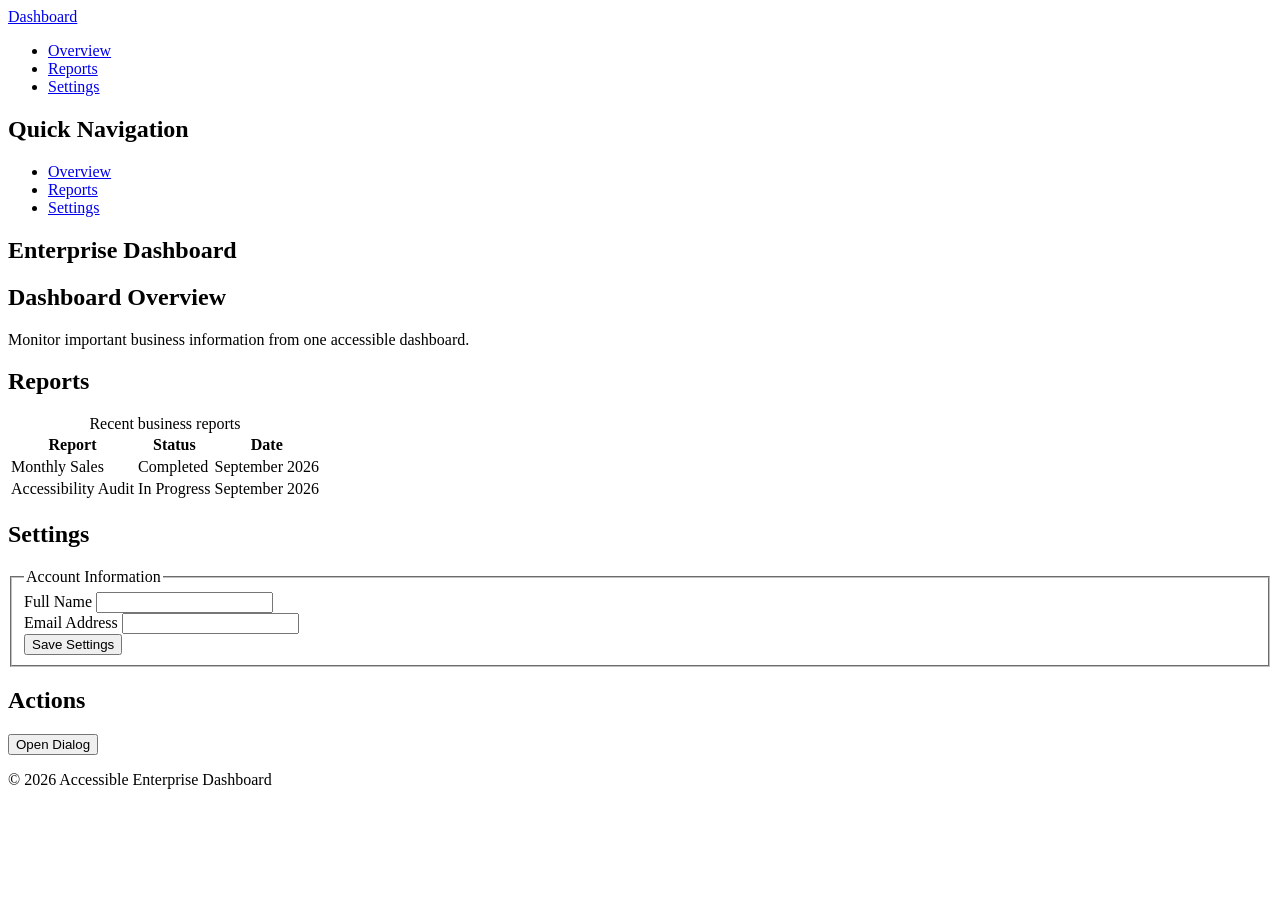
==== index.html @ b303a074 "Create index.html" ====
<!DOCTYPE html>
<html lang="en">
<head>
  <meta charset="UTF-8">
  <meta name="viewport" content="width=device-width, initial-scale=1.0">
  <meta
    name="description"
    content="Accessible enterprise dashboard built with semantic HTML5."
  >
  <title>Accessible Enterprise Dashboard</title>
</head>

<body>

  <header>
    <nav aria-label="Main navigation">
      <a href="index.html" aria-label="Dashboard home">
        Dashboard
      </a>

      <ul>
        <li><a href="#overview">Overview</a></li>
        <li><a href="#reports">Reports</a></li>
        <li><a href="#settings">Settings</a></li>
      </ul>
    </nav>
  </header>

  <aside aria-label="Sidebar navigation">
    <h2>Quick Navigation</h2>

    <nav aria-label="Sidebar">
      <ul>
        <li><a href="#overview">Overview</a></li>
        <li><a href="#reports">Reports</a></li>
        <li><a href="#settings">Settings</a></li>
      </ul>
    </nav>
  </aside>

  <main>
    <section id="overview" aria-labelledby="overview-heading">
      <h1 id="overview-heading">Enterprise Dashboard</h1>

      <article>
        <h2>Dashboard Overview</h2>
        <p>
          Monitor important business information from one accessible
          dashboard.
        </p>
      </article>
    </section>

    <section id="reports" aria-labelledby="reports-heading">
      <h2 id="reports-heading">Reports</h2>

      <table>
        <caption>Recent business reports</caption>

        <thead>
          <tr>
            <th scope="col">Report</th>
            <th scope="col">Status</th>
            <th scope="col">Date</th>
          </tr>
        </thead>

        <tbody>
          <tr>
            <td>Monthly Sales</td>
            <td>Completed</td>
            <td>September 2026</td>
          </tr>

          <tr>
            <td>Accessibility Audit</td>
            <td>In Progress</td>
            <td>September 2026</td>
          </tr>
        </tbody>
      </table>
    </section>

    <section id="settings" aria-labelledby="settings-heading">
      <h2 id="settings-heading">Settings</h2>

      <form>
        <fieldset>
          <legend>Account Information</legend>

          <div>
            <label for="name">Full Name</label>
            <input
              type="text"
              id="name"
              name="name"
              autocomplete="name"
              required
            >
          </div>

          <div>
            <label for="email">Email Address</label>
            <input
              type="email"
              id="email"
              name="email"
              autocomplete="email"
              required
            >
          </div>

          <button type="submit">Save Settings</button>
        </fieldset>
      </form>
    </section>

    <section aria-labelledby="dialog-section-heading">
      <h2 id="dialog-section-heading">Actions</h2>

      <button
        type="button"
        aria-label="Open confirmation dialog"
        onclick="document.getElementById('confirmation-dialog').showModal()"
      >
        Open Dialog
      </button>

      <dialog
        id="confirmation-dialog"
        aria-labelledby="dialog-title"
      >
        <h2 id="dialog-title">Confirm Action</h2>

        <p>Are you sure you want to continue?</p>

        <form method="dialog">
          <button type="submit">Cancel</button>
          <button type="submit">Confirm</button>
        </form>
      </dialog>
    </section>
  </main>

  <footer>
    <p>&copy; 2026 Accessible Enterprise Dashboard</p>
  </footer>

</body>
</html>
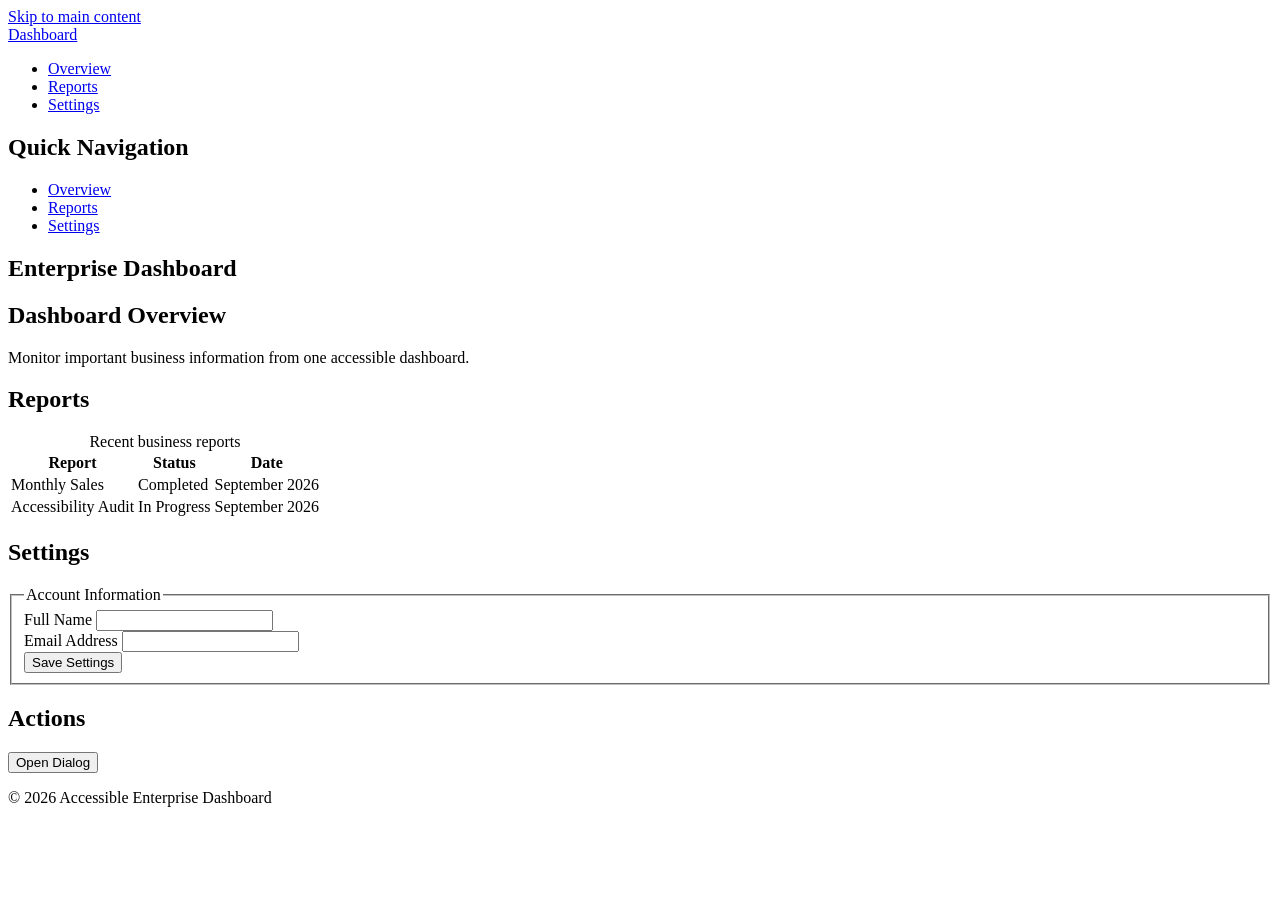
==== commit d9c782b9: "Update index.html" ====
--- a/index.html
+++ b/index.html
@@ -11,6 +11,7 @@
 </head>
 
 <body>
+  <a href="#main-content">Skip to main content</a>
 
   <header>
     <nav aria-label="Main navigation">
@@ -19,10 +20,14 @@
       </a>
 
       <ul>
-        <li><a href="#overview">Overview</a></li>
-        <li><a href="#reports">Reports</a></li>
-        <li><a href="#settings">Settings</a></li>
+  <li><a href="pages/overview.html">Overview</a></li>
+  <li><a href="pages/reports.html">Reports</a></li>
+  <li><a href="pages/settings.html">Settings</a></li>
       </ul>
+        
+        
+        
+      
     </nav>
   </header>
 
@@ -31,14 +36,18 @@
 
     <nav aria-label="Sidebar">
       <ul>
-        <li><a href="#overview">Overview</a></li>
-        <li><a href="#reports">Reports</a></li>
-        <li><a href="#settings">Settings</a></li>
+  <li><a href="pages/overview.html">Overview</a></li>
+  <li><a href="pages/reports.html">Reports</a></li>
+  <li><a href="pages/settings.html">Settings</a></li>
       </ul>
+        
+        
+        
+      
     </nav>
   </aside>
 
-  <main>
+  <main id="main-content">
     <section id="overview" aria-labelledby="overview-heading">
       <h1 id="overview-heading">Enterprise Dashboard</h1>
 
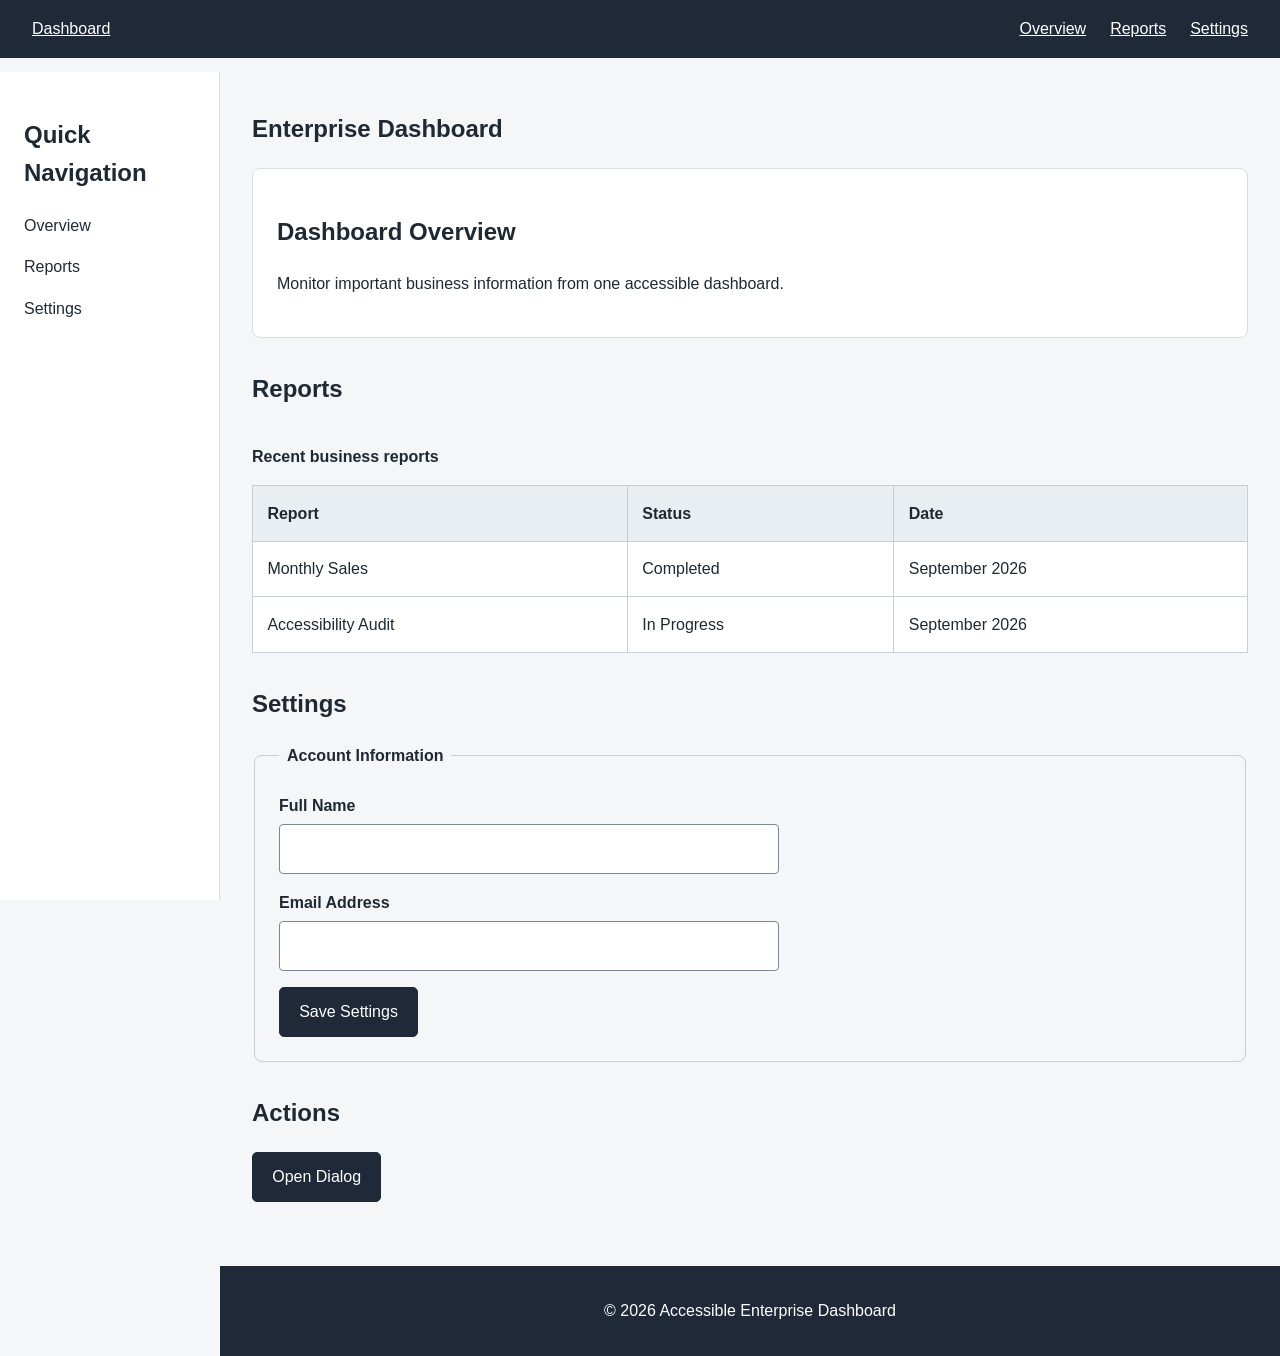
==== commit e8b523f8: "Update index.html" ====
--- a/index.html
+++ b/index.html
@@ -3,14 +3,19 @@
 <head>
   <meta charset="UTF-8">
   <meta name="viewport" content="width=device-width, initial-scale=1.0">
+
   <meta
     name="description"
     content="Accessible enterprise dashboard built with semantic HTML5."
   >
+
   <title>Accessible Enterprise Dashboard</title>
+
+  <link rel="stylesheet" href="style.css">
 </head>
 
 <body>
+
   <a href="#main-content">Skip to main content</a>
 
   <header>
@@ -20,14 +25,16 @@
       </a>
 
       <ul>
-  <li><a href="pages/overview.html">Overview</a></li>
-  <li><a href="pages/reports.html">Reports</a></li>
-  <li><a href="pages/settings.html">Settings</a></li>
+        <li>
+          <a href="pages/overview.html">Overview</a>
+        </li>
+        <li>
+          <a href="pages/reports.html">Reports</a>
+        </li>
+        <li>
+          <a href="pages/settings.html">Settings</a>
+        </li>
       </ul>
-        
-        
-        
-      
     </nav>
   </header>
 
@@ -36,23 +43,34 @@
 
     <nav aria-label="Sidebar">
       <ul>
-  <li><a href="pages/overview.html">Overview</a></li>
-  <li><a href="pages/reports.html">Reports</a></li>
-  <li><a href="pages/settings.html">Settings</a></li>
+        <li>
+          <a href="pages/overview.html">Overview</a>
+        </li>
+        <li>
+          <a href="pages/reports.html">Reports</a>
+        </li>
+        <li>
+          <a href="pages/settings.html">Settings</a>
+        </li>
       </ul>
-        
-        
-        
-      
     </nav>
   </aside>
 
   <main id="main-content">
-    <section id="overview" aria-labelledby="overview-heading">
-      <h1 id="overview-heading">Enterprise Dashboard</h1>
-
-      <article>
-        <h2>Dashboard Overview</h2>
+
+    <section
+      id="overview"
+      aria-labelledby="overview-heading"
+    >
+      <h1 id="overview-heading">
+        Enterprise Dashboard
+      </h1>
+
+      <article aria-labelledby="dashboard-overview-heading">
+        <h2 id="dashboard-overview-heading">
+          Dashboard Overview
+        </h2>
+
         <p>
           Monitor important business information from one accessible
           dashboard.
@@ -60,11 +78,18 @@
       </article>
     </section>
 
-    <section id="reports" aria-labelledby="reports-heading">
-      <h2 id="reports-heading">Reports</h2>
+    <section
+      id="reports"
+      aria-labelledby="reports-heading"
+    >
+      <h2 id="reports-heading">
+        Reports
+      </h2>
 
       <table>
-        <caption>Recent business reports</caption>
+        <caption>
+          Recent business reports
+        </caption>
 
         <thead>
           <tr>
@@ -90,8 +115,13 @@
       </table>
     </section>
 
-    <section id="settings" aria-labelledby="settings-heading">
-      <h2 id="settings-heading">Settings</h2>
+    <section
+      id="settings"
+      aria-labelledby="settings-heading"
+    >
+      <h2 id="settings-heading">
+        Settings
+      </h2>
 
       <form>
         <fieldset>
@@ -99,6 +129,7 @@
 
           <div>
             <label for="name">Full Name</label>
+
             <input
               type="text"
               id="name"
@@ -110,6 +141,7 @@
 
           <div>
             <label for="email">Email Address</label>
+
             <input
               type="email"
               id="email"
@@ -119,13 +151,19 @@
             >
           </div>
 
-          <button type="submit">Save Settings</button>
+          <button type="submit">
+            Save Settings
+          </button>
         </fieldset>
       </form>
     </section>
 
-    <section aria-labelledby="dialog-section-heading">
-      <h2 id="dialog-section-heading">Actions</h2>
+    <section
+      aria-labelledby="dialog-section-heading"
+    >
+      <h2 id="dialog-section-heading">
+        Actions
+      </h2>
 
       <button
         type="button"
@@ -139,20 +177,32 @@
         id="confirmation-dialog"
         aria-labelledby="dialog-title"
       >
-        <h2 id="dialog-title">Confirm Action</h2>
-
-        <p>Are you sure you want to continue?</p>
+        <h2 id="dialog-title">
+          Confirm Action
+        </h2>
+
+        <p>
+          Are you sure you want to continue?
+        </p>
 
         <form method="dialog">
-          <button type="submit">Cancel</button>
-          <button type="submit">Confirm</button>
+          <button type="submit">
+            Cancel
+          </button>
+
+          <button type="submit">
+            Confirm
+          </button>
         </form>
       </dialog>
     </section>
+
   </main>
 
   <footer>
-    <p>&copy; 2026 Accessible Enterprise Dashboard</p>
+    <p>
+      &copy; 2026 Accessible Enterprise Dashboard
+    </p>
   </footer>
 
 </body>
--- a/style.css
+++ b/style.css
@@ -0,0 +1,254 @@
+/* Base Styles */
+* {
+  box-sizing: border-box;
+}
+
+html {
+  scroll-behavior: smooth;
+}
+
+body {
+  margin: 0;
+  font-family: Arial, sans-serif;
+  line-height: 1.6;
+  background: #f4f6f8;
+  color: #1f2933;
+}
+
+/* Header */
+header {
+  background: #1f2937;
+  color: #ffffff;
+  padding: 1rem 2rem;
+}
+
+header nav {
+  display: flex;
+  align-items: center;
+  justify-content: space-between;
+  gap: 2rem;
+}
+
+header a {
+  color: #ffffff;
+}
+
+header ul,
+aside ul {
+  list-style: none;
+  margin: 0;
+  padding: 0;
+}
+
+header ul {
+  display: flex;
+  gap: 1.5rem;
+}
+
+/* Sidebar */
+aside {
+  position: fixed;
+  top: 72px;
+  left: 0;
+  width: 220px;
+  height: calc(100vh - 72px);
+  padding: 1.5rem;
+  background: #ffffff;
+  border-right: 1px solid #d9dee3;
+}
+
+aside li {
+  margin-bottom: 1rem;
+}
+
+aside a {
+  color: #1f2937;
+  text-decoration: none;
+}
+
+aside a:hover,
+aside a:focus {
+  text-decoration: underline;
+}
+
+/* Main Content */
+main {
+  margin-left: 220px;
+  padding: 2rem;
+  min-height: calc(100vh - 140px);
+}
+
+section {
+  max-width: 1000px;
+  margin-bottom: 2rem;
+}
+
+article {
+  background: #ffffff;
+  padding: 1.5rem;
+  margin-top: 1rem;
+  border: 1px solid #d9dee3;
+  border-radius: 8px;
+}
+
+/* Links */
+a {
+  text-decoration: underline;
+}
+
+a:focus,
+button:focus,
+input:focus,
+select:focus {
+  outline: 3px solid #005fcc;
+  outline-offset: 2px;
+}
+
+/* Tables */
+table {
+  width: 100%;
+  border-collapse: collapse;
+  background: #ffffff;
+}
+
+caption {
+  text-align: left;
+  font-weight: bold;
+  padding: 1rem 0;
+}
+
+th,
+td {
+  padding: 0.9rem;
+  border: 1px solid #c9ced3;
+  text-align: left;
+}
+
+th {
+  background: #e9eef2;
+}
+
+/* Forms */
+fieldset {
+  border: 1px solid #c9ced3;
+  padding: 1.5rem;
+  border-radius: 8px;
+}
+
+legend {
+  font-weight: bold;
+  padding: 0 0.5rem;
+}
+
+form div {
+  margin-bottom: 1rem;
+}
+
+label {
+  display: block;
+  font-weight: bold;
+  margin-bottom: 0.35rem;
+}
+
+input,
+select {
+  width: 100%;
+  max-width: 500px;
+  padding: 0.7rem;
+  border: 1px solid #7b8794;
+  border-radius: 4px;
+  font: inherit;
+}
+
+/* Buttons */
+button {
+  padding: 0.7rem 1.2rem;
+  border: 1px solid #1f2937;
+  border-radius: 5px;
+  background: #1f2937;
+  color: #ffffff;
+  font: inherit;
+  cursor: pointer;
+}
+
+button:hover {
+  opacity: 0.9;
+}
+
+/* Dialog */
+dialog {
+  max-width: 450px;
+  width: calc(100% - 2rem);
+  padding: 1.5rem;
+  border: 1px solid #7b8794;
+  border-radius: 8px;
+}
+
+dialog::backdrop {
+  background: rgba(0, 0, 0, 0.55);
+}
+
+dialog form {
+  display: flex;
+  gap: 0.75rem;
+}
+
+/* Skip Link */
+a[href="#main-content"] {
+  position: absolute;
+  left: -9999px;
+  top: 0;
+  padding: 0.75rem;
+  background: #ffffff;
+  color: #000000;
+  z-index: 1000;
+}
+
+a[href="#main-content"]:focus {
+  left: 1rem;
+  top: 1rem;
+}
+
+/* Footer */
+footer {
+  margin-left: 220px;
+  padding: 1rem 2rem;
+  background: #1f2937;
+  color: #ffffff;
+  text-align: center;
+}
+
+/* Responsive Layout */
+@media (max-width: 700px) {
+  header nav {
+    flex-direction: column;
+    align-items: flex-start;
+  }
+
+  header ul {
+    flex-direction: column;
+    gap: 0.75rem;
+  }
+
+  aside {
+    position: static;
+    width: 100%;
+    height: auto;
+    border-right: none;
+    border-bottom: 1px solid #d9dee3;
+  }
+
+  main {
+    margin-left: 0;
+    padding: 1rem;
+  }
+
+  footer {
+    margin-left: 0;
+  }
+
+  table {
+    display: block;
+    overflow-x: auto;
+  }
+}
